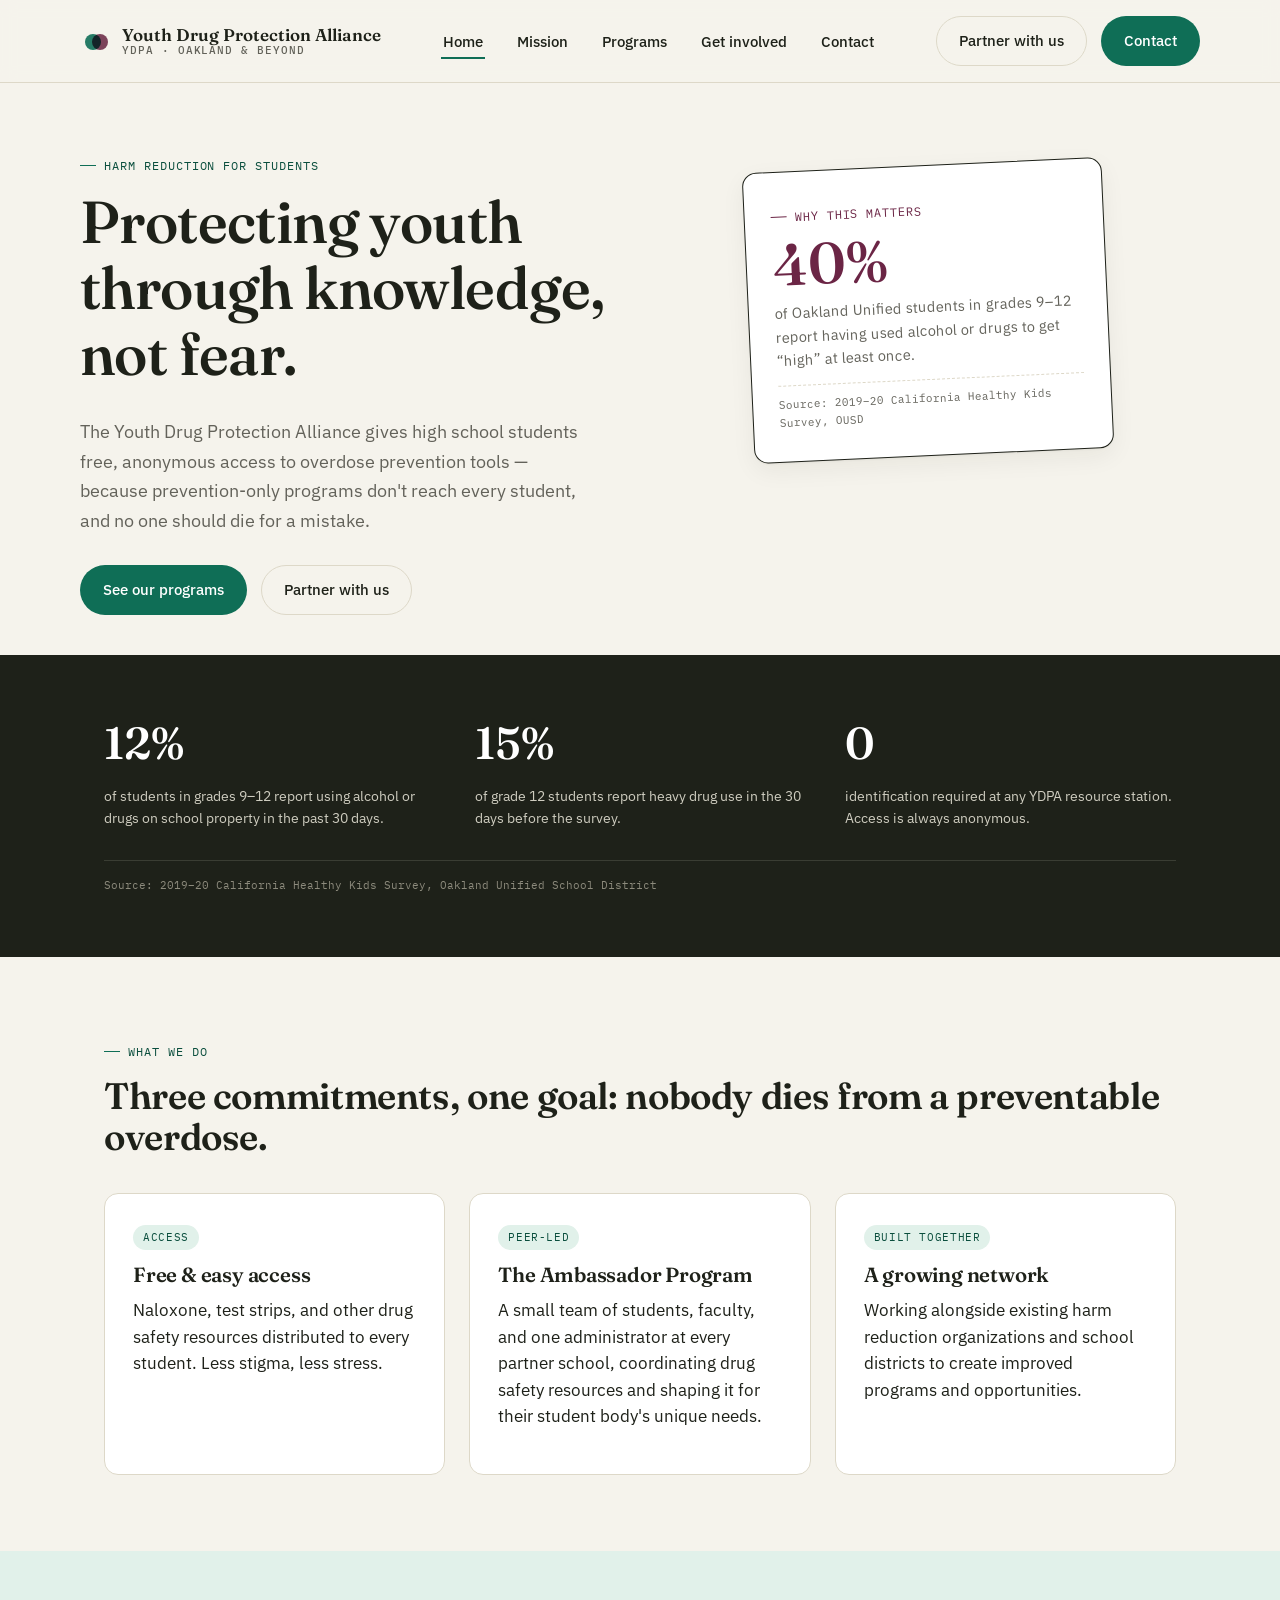
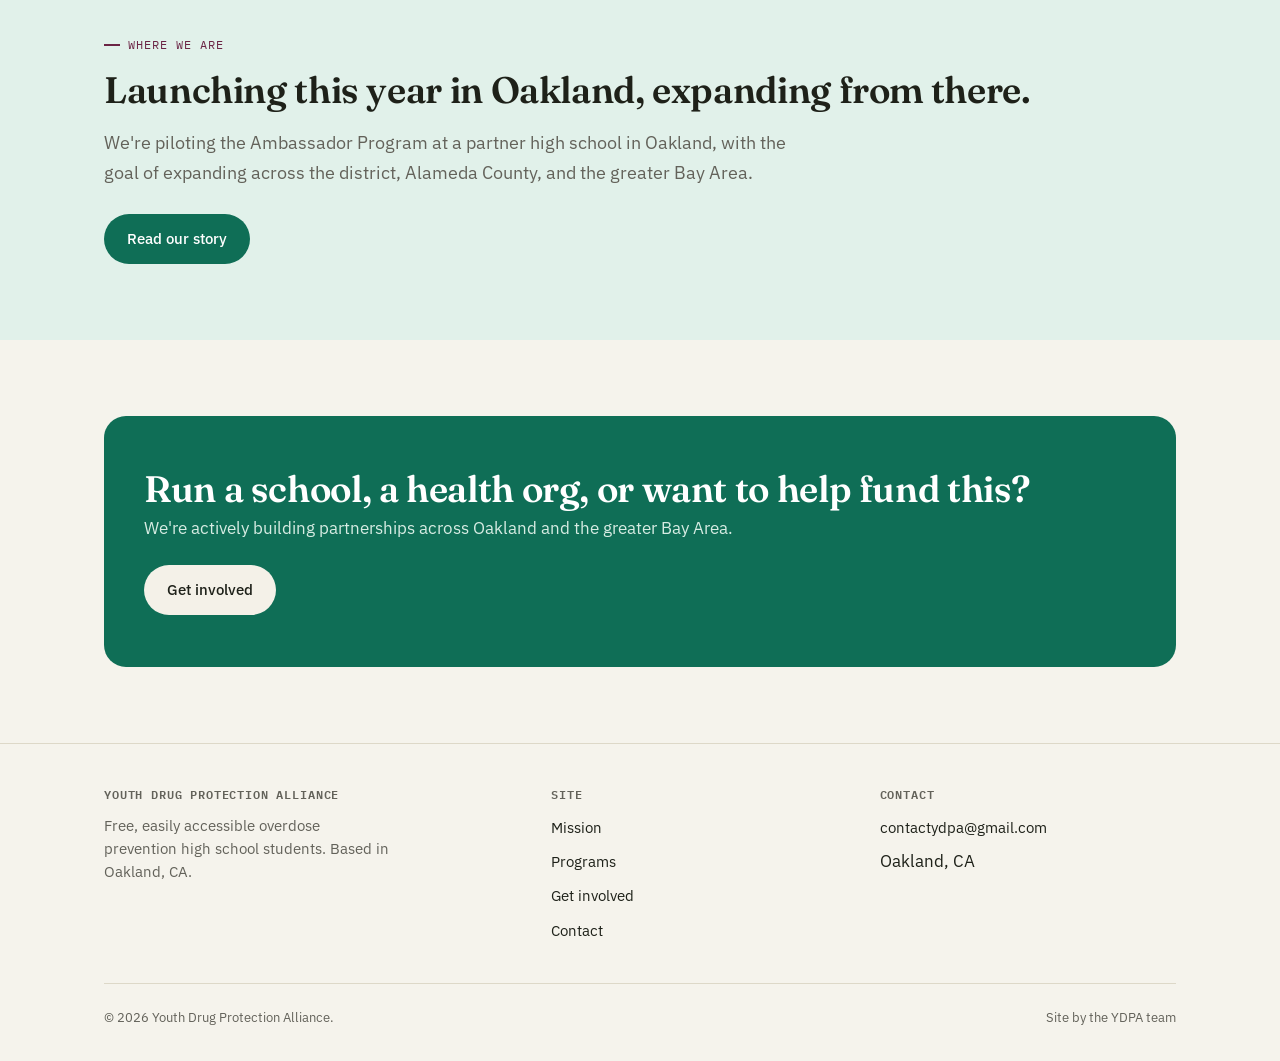
==== index.html @ 97c838d7 "Update index.html" ====
<!DOCTYPE html>
<html lang="en">
<head>
<meta charset="UTF-8">
<meta name="viewport" content="width=device-width, initial-scale=1.0">
<title>Youth Drug Protection Alliance — Free, anonymous overdose prevention for youth</title>
<meta name="description" content="Youth Drug Protection Alliance gives Bay Area students free, anonymous access to overdose prevention tools — because prevention alone doesn't reach everyone.">
<link rel="icon" href="data:image/svg+xml,%3Csvg xmlns='http://www.w3.org/2000/svg' viewBox='0 0 32 32'%3E%3Crect width='32' height='32' rx='8' fill='%230F6E56'/%3E%3Ccircle cx='13' cy='17' r='7' fill='%23ffffff' opacity='0.9'/%3E%3Ccircle cx='20' cy='17' r='7' fill='%236B2545' opacity='0.85'/%3E%3C/svg%3E">
<link rel="preconnect" href="https://fonts.googleapis.com">
<link href="https://fonts.googleapis.com/css2?family=Fraunces:opsz,wght@9..144,400;9..144,560;9..144,600&family=IBM+Plex+Sans:wght@400;500;600&family=IBM+Plex+Mono:wght@500;600&display=swap" rel="stylesheet">
<link rel="stylesheet" href="css/style.css">
</head>
<body>

<header class="site-header">
  <div class="container nav">
    <a href="index.html" class="brand">
      <svg class="brand-mark" viewBox="0 0 32 32" aria-hidden="true">
        <circle cx="13" cy="17" r="8" fill="var(--fern)" opacity="0.9"/>
        <circle cx="20" cy="17" r="8" fill="var(--berry)" opacity="0.85" style="mix-blend-mode:multiply"/>
      </svg>
      <span class="brand-name">Youth Drug Protection Alliance<small>YDPA · Oakland &amp; Beyond </small></span>
    </a>
    <button class="nav-toggle" aria-label="Toggle menu" aria-expanded="false">
      <span></span><span></span><span></span>
    </button>
    <ul class="nav-links">
      <li><a href="index.html" aria-current="page">Home</a></li>
      <li><a href="about.html">Mission</a></li>
      <li><a href="programs.html">Programs</a></li>
      <li><a href="partners.html">Get involved</a></li>
      <li><a href="contact.html">Contact</a></li>
    </ul>
    <div class="nav-cta">
      <a href="partners.html" class="btn btn-ghost">Partner with us</a>
      <a href="contact.html" class="btn btn-primary">Contact</a>
    </div>
  </div>
</header>

<main>

  <section class="hero container">
    <div class="hero-grid">
      <div class="hero-copy reveal in">
        <div class="eyebrow">Harm reduction for students</div>
        <h1>Protecting youth through knowledge, not fear.</h1>
        <p class="lede">The Youth Drug Protection Alliance gives high school students free, anonymous access to overdose prevention tools — because prevention-only programs don't reach every student, and no one should die for a mistake. </p>
        <div class="hero-actions">
          <a href="programs.html" class="btn btn-primary">See our programs</a>
          <a href="partners.html" class="btn btn-ghost">Partner with us</a>
        </div>
      </div>
      <aside class="index-card reveal in" aria-label="Key statistic">
        <div class="eyebrow berry">Why this matters</div>
        <p class="big-stat">40%</p>
        <p>of Oakland Unified students in grades 9&ndash;12 report having used alcohol or drugs to get &ldquo;high&rdquo; at least once.</p>
        <p class="source">Source: 2019&ndash;20 California Healthy Kids Survey, OUSD</p>
      </aside>
    </div>
  </section>

  <section class="stat-band">
    <div class="container">
      <div class="stat-grid">
        <div class="stat-item reveal">
          <p class="big-stat">12%</p>
          <p>of students in grades 9&ndash;12 report using alcohol or drugs on school property in the past 30 days.</p>
        </div>
        <div class="stat-item reveal">
          <p class="big-stat">15%</p>
          <p>of grade 12 students report heavy drug use in the 30 days before the survey.</p>
        </div>
        <div class="stat-item reveal">
          <p class="big-stat">0</p>
          <p>identification required at any YDPA resource station. Access is always anonymous.</p>
        </div>
      </div>
      <p class="source">Source: 2019&ndash;20 California Healthy Kids Survey, Oakland Unified School District</p>
    </div>
  </section>

  <section class="section">
    <div class="container">
      <div class="eyebrow">What we do</div>
      <h2>Three commitments, one goal: nobody dies from a preventable overdose.</h2>
      <div class="grid-3" style="margin-top:36px;">
        <div class="card reveal">
          <span class="tag">Access</span>
          <h3>Free &amp; easy access</h3>
          <p>Naloxone, test strips, and other drug safety resources distributed to every student. Less stigma, less stress.</p>
        </div>
        <div class="card reveal">
          <span class="tag">Peer-led</span>
          <h3>The Ambassador Program</h3>
          <p>A small team of students, faculty, and one administrator at every partner school, coordinating drug safety resources and shaping it for their student body's unique needs.</p>
        </div>
        <div class="card reveal">
          <span class="tag">Built together</span>
          <h3>A growing network</h3>
          <p> Working alongside existing harm reduction organizations and school districts to create improved programs and opportunities.</p>
        </div>
      </div>
    </div>
  </section>

  <section class="section tint">
    <div class="container">
      <div class="eyebrow berry">Where we are</div>
      <h2>Launching this year in Oakland, expanding from there.</h2>
      <p class="lede" style="max-width:64ch;">We're piloting the Ambassador Program at a partner high school in Oakland, with the goal of expanding across the district, Alameda County, and the greater Bay Area. </p>
      <a href="about.html" class="btn btn-primary" style="margin-top:8px;">Read our story</a>
    </div>
  </section>

  <section class="section">
    <div class="container">
      <div class="cta-band reveal">
        <div>
          <h2>Run a school, a health org, or want to help fund this?</h2>
          <p>We're actively building partnerships across Oakland and the greater Bay Area.</p>
        </div>
        <a href="partners.html" class="btn btn-on-dark">Get involved</a>
      </div>
    </div>
  </section>

</main>

<footer class="site-footer">
  <div class="container">
    <div class="footer-grid">
      <div>
        <h4>Youth Drug Protection Alliance</h4>
        <p style="color:var(--sub); font-size:14.5px; max-width:32ch;">Free, easily accessible overdose prevention high school students. Based in Oakland, CA.</p>
      </div>
      <div>
        <h4>Site</h4>
        <ul>
          <li><a href="about.html">Mission</a></li>
          <li><a href="programs.html">Programs</a></li>
          <li><a href="partners.html">Get involved</a></li>
          <li><a href="contact.html">Contact</a></li>
        </ul>
      </div>
      <div>
        <h4>Contact</h4>
        <ul>
          <li><a href="mailto:contactydpa@gmail.com">contactydpa@gmail.com</a></li>
          <li>Oakland, CA</li>
        </ul>
      </div>
    </div>
    <div class="footer-bottom">
      <span>&copy; <span id="year"></span> Youth Drug Protection Alliance.</span>
      <span>Site by the YDPA team</span>
    </div>
  </div>
</footer>

<script>document.getElementById('year').textContent = new Date().getFullYear();</script>
<script src="js/main.js"></script>
</body>
</html>
---- css/style.css ----
/* =========================================================
   Youth Drug Protection Alliance — shared stylesheet
   Tokens: see :root. Display face: Fraunces. Body: IBM Plex
   Sans. Utility/data face: IBM Plex Mono.
   ========================================================= */

:root{
  --ink:#1E2119;
  --sub:#63625A;
  --bg:#F5F3EC;
  --card:#FFFFFF;
  --line:#DDD8C8;

  --fern:#0F6E56;
  --fern-dark:#0A4E3D;
  --fern-tint:#E1F1EA;

  --berry:#6B2545;
  --berry-tint:#F4E9EE;

  --radius-sm:8px;
  --radius-md:14px;
  --radius-lg:22px;

  --container:1120px;
  --shadow: 0 1px 2px rgba(30,33,25,0.04), 0 8px 24px rgba(30,33,25,0.06);
}

*, *::before, *::after{ box-sizing:border-box; }
html{ scroll-behavior:smooth; }
@media (prefers-reduced-motion: reduce){
  html{ scroll-behavior:auto; }
  *, *::before, *::after{ animation-duration:0.01ms !important; animation-iteration-count:1 !important; transition-duration:0.01ms !important; }
}

body{
  margin:0;
  background:var(--bg);
  color:var(--ink);
  font-family:'IBM Plex Sans', system-ui, -apple-system, sans-serif;
  font-size:16.5px;
  line-height:1.6;
  -webkit-font-smoothing:antialiased;
}

img{ max-width:100%; display:block; }
a{ color:inherit; }

h1,h2,h3,h4{
  font-family:'Fraunces', Georgia, serif;
  font-weight:600;
  line-height:1.12;
  margin:0 0 0.5em;
  letter-spacing:-0.01em;
  color:var(--ink);
}
h1{ font-size:clamp(2.4rem, 5vw, 3.7rem); font-weight:560; }
h2{ font-size:clamp(1.7rem, 3vw, 2.3rem); }
h3{ font-size:1.28rem; font-weight:600; }
p{ margin:0 0 1em; color:var(--ink); }
p.lede{ font-size:1.15rem; color:var(--sub); }

.eyebrow{
  font-family:'IBM Plex Mono', monospace;
  font-size:12px;
  letter-spacing:0.08em;
  text-transform:uppercase;
  color:var(--fern-dark);
  display:inline-flex;
  align-items:center;
  gap:8px;
  margin-bottom:14px;
}
.eyebrow::before{
  content:"";
  width:16px; height:1.5px;
  background:var(--fern);
  display:inline-block;
}
.eyebrow.berry{ color:var(--berry); }
.eyebrow.berry::before{ background:var(--berry); }

.container{ max-width:var(--container); margin:0 auto; padding:0 24px; }
.section{ padding:76px 0; }
.section.tight{ padding:48px 0; }
.section.tint{ background:var(--fern-tint); }
.section.ink{ background:var(--ink); color:#F4F1E8; }
.section.ink h2, .section.ink h3{ color:#F4F1E8; }
.section.ink p{ color:#CFCDC0; }

/* ---------- Buttons ---------- */
.btn{
  display:inline-flex;
  align-items:center;
  gap:8px;
  padding:12px 22px;
  border-radius:100px;
  font-family:'IBM Plex Sans', sans-serif;
  font-weight:500;
  font-size:15px;
  text-decoration:none;
  border:1.5px solid transparent;
  cursor:pointer;
  transition:transform 0.15s ease, box-shadow 0.15s ease, background 0.15s ease, color 0.15s ease;
}
.btn:hover{ transform:translateY(-1px); }
.btn:focus-visible{ outline:2.5px solid var(--fern); outline-offset:3px; }
.btn-primary{ background:var(--fern); color:#fff; }
.btn-primary:hover{ background:var(--fern-dark); }
.btn-ghost{ background:transparent; color:var(--ink); border-color:var(--line); }
.btn-ghost:hover{ border-color:var(--ink); }
.btn-on-dark{ background:#F4F1E8; color:var(--ink); }
.btn-on-dark:hover{ background:#fff; }

/* ---------- Header / Nav ---------- */
.site-header{
  position:sticky; top:0; z-index:50;
  background:rgba(245,243,236,0.92);
  backdrop-filter:saturate(140%) blur(8px);
  border-bottom:1px solid var(--line);
}
.nav{
  display:flex; align-items:center; justify-content:space-between;
  padding:16px 0;
}
.brand{
  display:flex; align-items:center; gap:10px;
  text-decoration:none; color:var(--ink);
}
.brand-mark{ width:32px; height:32px; flex:0 0 auto; }
.brand-name{
  font-family:'Fraunces', serif; font-weight:600; font-size:17px; line-height:1.05;
}
.brand-name small{
  display:block; font-family:'IBM Plex Mono', monospace; font-weight:500;
  font-size:10.5px; letter-spacing:0.09em; color:var(--sub); text-transform:uppercase; margin-top:2px;
}
.nav-links{ display:flex; align-items:center; gap:30px; list-style:none; margin:0; padding:0; }
.nav-links a{
  text-decoration:none; font-size:15px; font-weight:500; color:var(--ink);
  padding:6px 2px; border-bottom:2px solid transparent;
}
.nav-links a:hover, .nav-links a[aria-current="page"]{ border-bottom-color:var(--fern); }
.nav-cta{ display:flex; align-items:center; gap:14px; }
.nav-toggle{
  display:none; background:none; border:1.5px solid var(--line); border-radius:8px;
  width:40px; height:40px; cursor:pointer; padding:0;
}
.nav-toggle span{ display:block; width:18px; height:1.5px; background:var(--ink); margin:4px auto; transition:transform .2s ease, opacity .2s ease; }

@media (max-width: 860px){
  .nav-links{
    position:absolute; top:100%; left:0; right:0;
    background:var(--bg); border-bottom:1px solid var(--line);
    flex-direction:column; align-items:flex-start; gap:0; padding:8px 24px 18px;
    display:none;
  }
  .nav-links.open{ display:flex; }
  .nav-links li{ width:100%; }
  .nav-links a{ display:block; padding:12px 0; border-bottom:1px solid var(--line); }
  .nav-toggle{ display:block; }
  .nav-cta .btn-ghost{ display:none; }
}

/* ---------- Hero ---------- */
.hero{ padding:64px 0 40px; }
.hero-grid{
  display:grid; grid-template-columns:1.15fr 0.85fr; gap:56px; align-items:start;
}
.hero-copy p.lede{ max-width:46ch; }
.hero-actions{ display:flex; gap:14px; margin-top:30px; flex-wrap:wrap; }

/* Signature element: the index card */
.index-card{
  background:var(--card);
  border:1.5px solid var(--ink);
  border-radius:var(--radius-md);
  padding:26px 26px 24px;
  box-shadow:var(--shadow);
  transform:rotate(-2.6deg);
  margin-top:18px;
  max-width:360px;
}
.index-card .eyebrow{ margin-bottom:10px; }
.index-card .big-stat{
  font-family:'Fraunces', serif; font-weight:560; font-size:3.6rem; line-height:1;
  color:var(--berry); margin:0 0 8px;
}
.index-card p{ font-size:14.5px; color:var(--sub); margin:0 0 6px; }
.index-card .source{
  font-family:'IBM Plex Mono', monospace; font-size:11px; color:var(--sub);
  border-top:1px dashed var(--line); margin-top:14px; padding-top:10px;
}
@media (max-width:860px){
  .hero-grid{ grid-template-columns:1fr; }
  .index-card{ transform:rotate(0); max-width:420px; }
}

/* ---------- Stat band ---------- */
.stat-band{
  background:var(--ink); color:#F4F1E8;
  padding:52px 0;
}
.stat-grid{
  display:grid; grid-template-columns:repeat(3, 1fr); gap:40px;
}
.stat-item .big-stat{
  font-family:'Fraunces', serif; font-size:2.8rem; font-weight:560; color:#fff; margin:0 0 6px;
}
.stat-item p{ color:#CFCDC0; font-size:14px; margin:0; }
.stat-band .source{
  font-family:'IBM Plex Mono', monospace; font-size:11px; color:#8C8A7C;
  margin-top:30px; padding-top:16px; border-top:1px solid #3A3D33;
}
@media (max-width:760px){ .stat-grid{ grid-template-columns:1fr; gap:28px; } }

/* ---------- Cards / grids ---------- */
.grid-3{ display:grid; grid-template-columns:repeat(3, 1fr); gap:24px; }
.grid-2{ display:grid; grid-template-columns:repeat(2, 1fr); gap:24px; }
@media (max-width:860px){ .grid-3, .grid-2{ grid-template-columns:1fr; } }

.card{
  background:var(--card); border:1px solid var(--line); border-radius:var(--radius-md);
  padding:28px; transition:transform .18s ease, box-shadow .18s ease;
}
.card:hover{ transform:translateY(-3px); box-shadow:var(--shadow); }
.tag{
  display:inline-block; font-family:'IBM Plex Mono', monospace; font-size:10.5px;
  letter-spacing:0.06em; text-transform:uppercase; color:var(--fern-dark);
  background:var(--fern-tint); border-radius:100px; padding:4px 10px; margin-bottom:14px;
}
.tag.dev{ color:var(--berry); background:var(--berry-tint); }
.card ul{ padding-left:20px; margin:0; color:var(--sub); }
.card li{ margin-bottom:6px; }

/* ---------- Reveal (kept as a hook, not used to hide content) ---------- */
.reveal{ opacity:1; }

/* ---------- CTA band ---------- */
.cta-band{
  background:var(--fern); color:#fff; border-radius:var(--radius-lg);
  padding:52px 40px; display:flex; align-items:center; justify-content:space-between; gap:24px; flex-wrap:wrap;
}
.cta-band h2{ color:#fff; margin-bottom:6px; }
.cta-band p{ color:#D7ECE3; margin:0; }

/* ---------- Footer ---------- */
.site-footer{ border-top:1px solid var(--line); padding:44px 0 32px; }
.footer-grid{ display:grid; grid-template-columns:1.4fr 1fr 1fr; gap:32px; margin-bottom:32px; }
.footer-grid h4{ font-family:'IBM Plex Mono', monospace; font-size:12px; letter-spacing:0.07em; text-transform:uppercase; color:var(--sub); margin-bottom:12px; }
.footer-grid ul{ list-style:none; margin:0; padding:0; }
.footer-grid li{ margin-bottom:8px; }
.footer-grid a{ text-decoration:none; color:var(--ink); font-size:14.5px; }
.footer-grid a:hover{ color:var(--fern-dark); }
.footer-bottom{
  display:flex; justify-content:space-between; align-items:center; flex-wrap:wrap; gap:10px;
  padding-top:24px; border-top:1px solid var(--line);
  font-size:13px; color:var(--sub);
}
@media (max-width:760px){ .footer-grid{ grid-template-columns:1fr; } }

/* ---------- Page header (non-home pages) ---------- */
.page-header{ padding:56px 0 20px; }
.page-header .eyebrow{ margin-bottom:16px; }
.page-header p.lede{ max-width:60ch; }

/* ---------- Misc ---------- */
.divider{ height:1px; background:var(--line); border:none; margin:0; }
.status-pill{
  display:inline-flex; align-items:center; gap:8px;
  font-family:'IBM Plex Mono', monospace; font-size:12px; color:var(--fern-dark);
  background:var(--fern-tint); border-radius:100px; padding:6px 14px; margin-bottom:20px;
}
.status-pill .dot{ width:7px; height:7px; border-radius:50%; background:var(--fern); }

.founder-note{
  display:grid; grid-template-columns:auto 1fr; gap:22px; align-items:flex-start;
  background:var(--card); border:1px solid var(--line); border-radius:var(--radius-md); padding:28px;
}
.founder-note .avatar{
  width:56px; height:56px; border-radius:50%; background:var(--berry-tint);
  display:flex; align-items:center; justify-content:center;
  font-family:'Fraunces', serif; font-weight:600; color:var(--berry); font-size:20px;
}
@media (max-width:560px){ .founder-note{ grid-template-columns:1fr; } }

.contact-grid{ display:grid; grid-template-columns:1fr 1fr; gap:48px; align-items:start; }
@media (max-width:860px){ .contact-grid{ grid-template-columns:1fr; } }
.contact-line{ display:flex; align-items:baseline; gap:12px; padding:16px 0; border-bottom:1px solid var(--line); }
.contact-line .label{ font-family:'IBM Plex Mono', monospace; font-size:12px; color:var(--sub); width:110px; flex:0 0 auto; text-transform:uppercase; letter-spacing:0.06em; }
.contact-line a{ text-decoration:none; font-weight:500; }
.contact-line a:hover{ color:var(--fern-dark); }
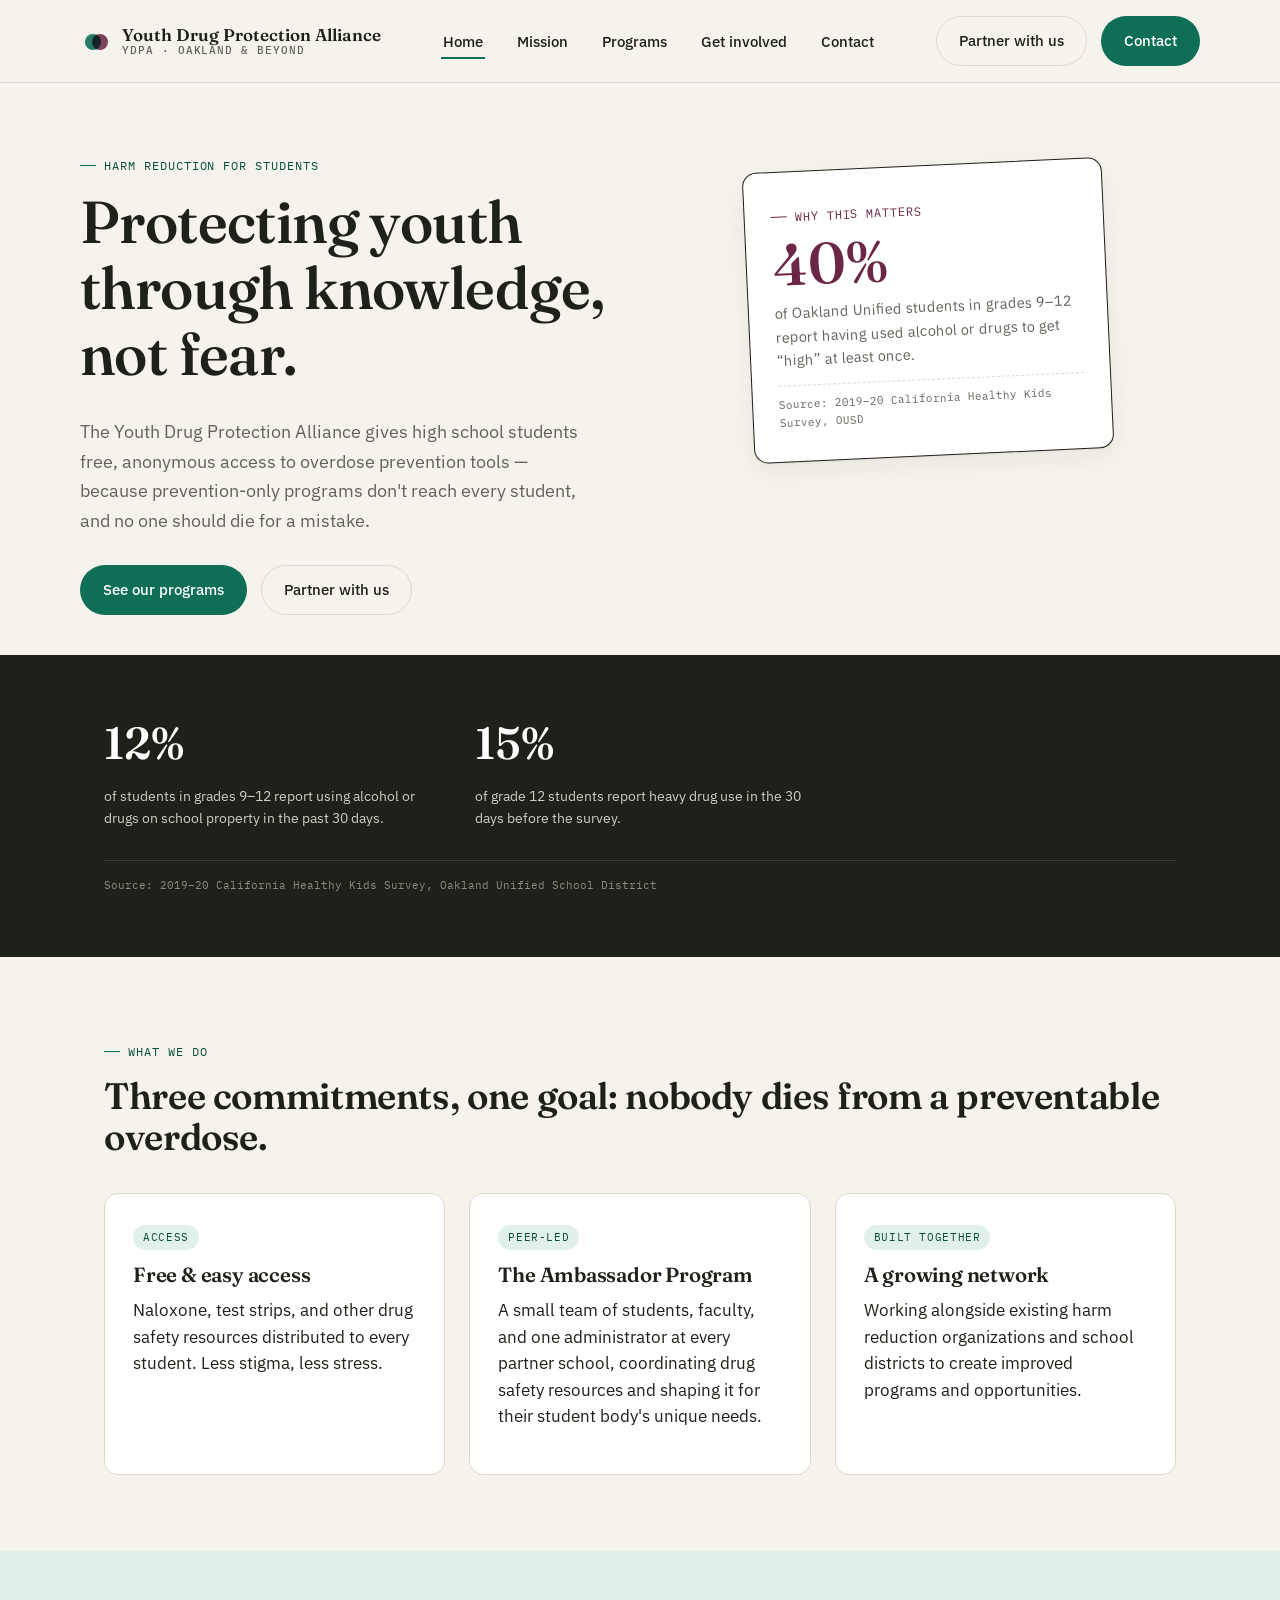
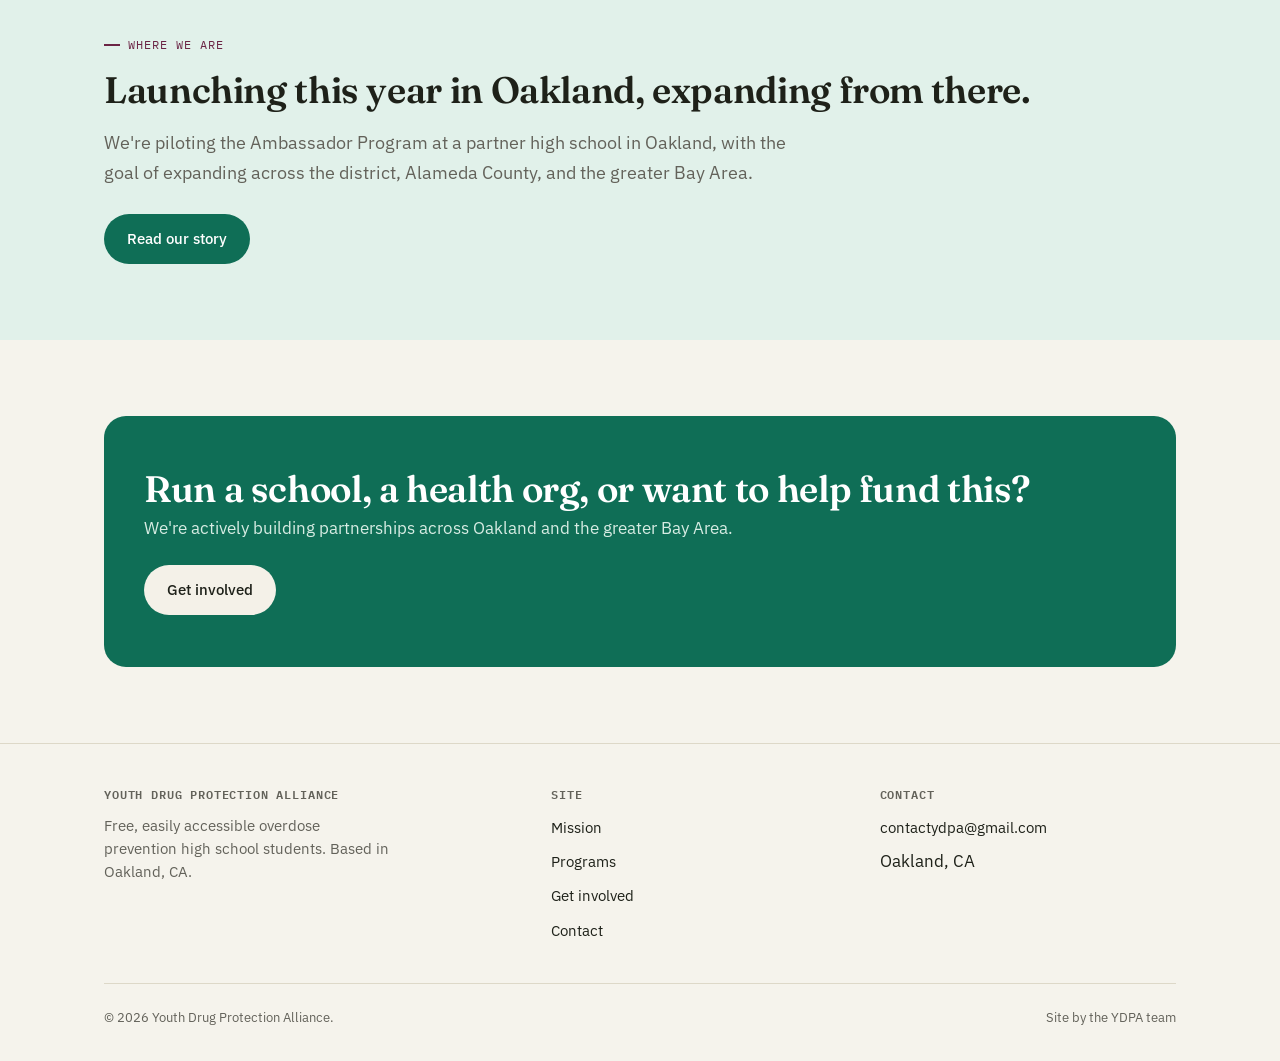
==== commit 4436452b: "Update index.html" ====
--- a/index.html
+++ b/index.html
@@ -70,10 +70,6 @@
         <div class="stat-item reveal">
           <p class="big-stat">15%</p>
           <p>of grade 12 students report heavy drug use in the 30 days before the survey.</p>
-        </div>
-        <div class="stat-item reveal">
-          <p class="big-stat">0</p>
-          <p>identification required at any YDPA resource station. Access is always anonymous.</p>
         </div>
       </div>
       <p class="source">Source: 2019&ndash;20 California Healthy Kids Survey, Oakland Unified School District</p>
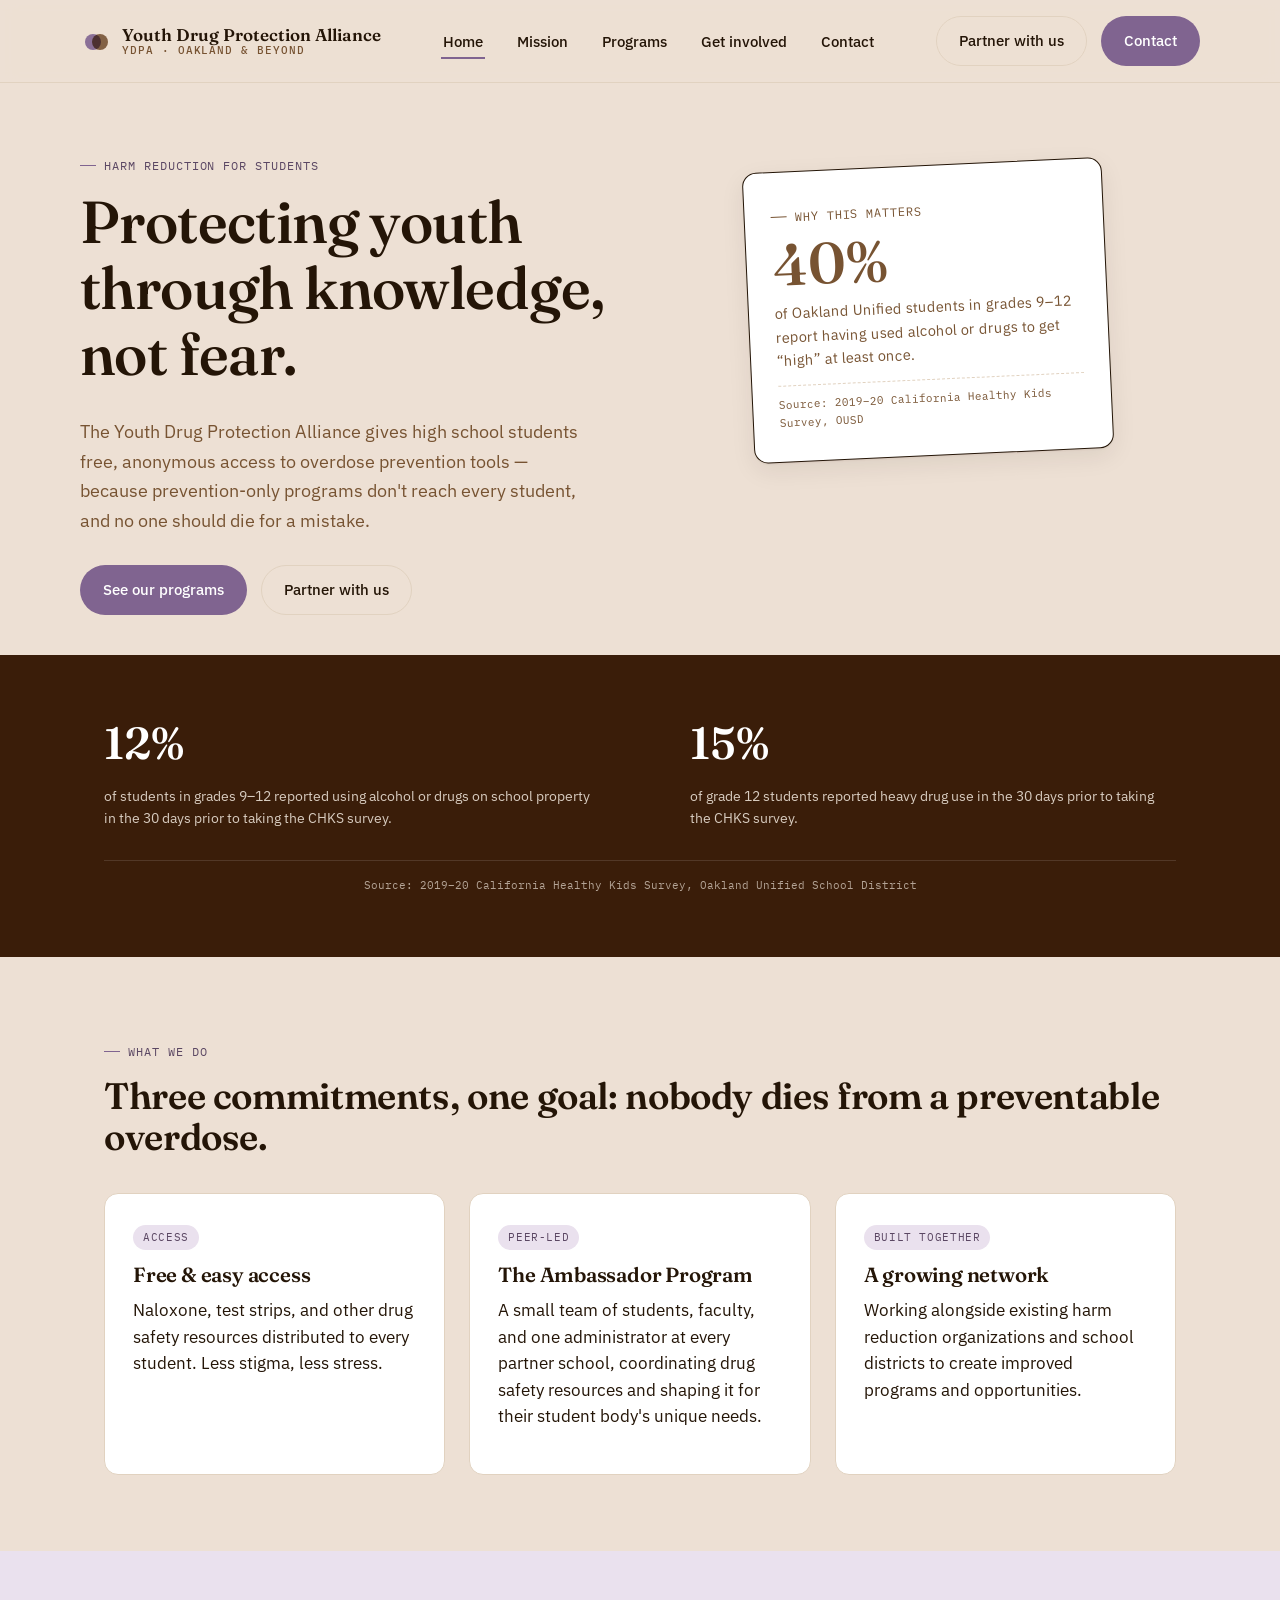
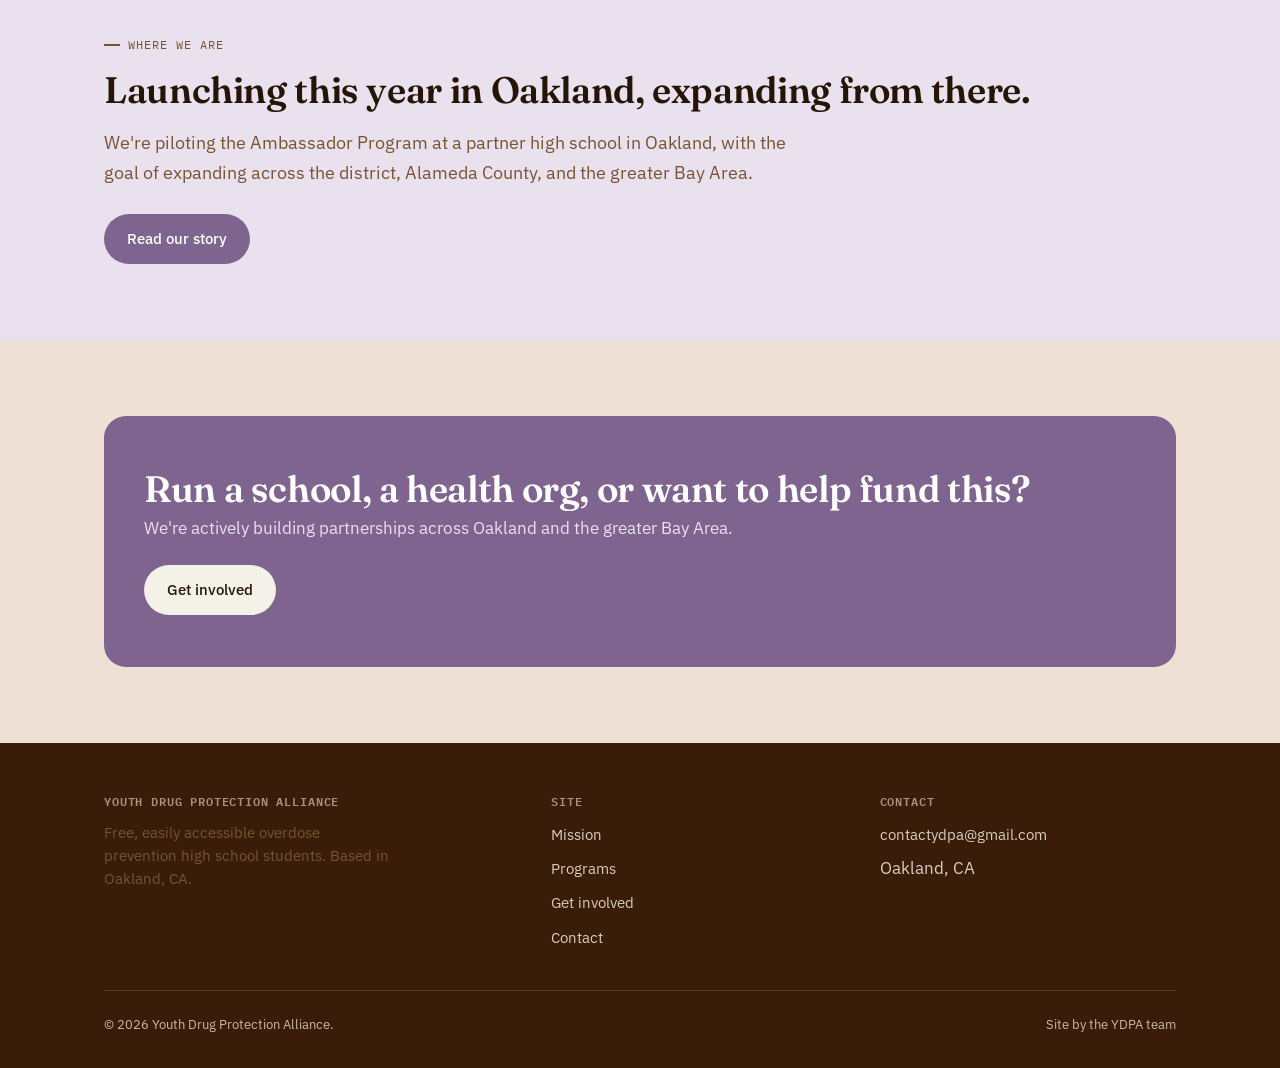
==== commit 020b7ee9: "Update index.html" ====
--- a/index.html
+++ b/index.html
@@ -65,11 +65,11 @@
       <div class="stat-grid">
         <div class="stat-item reveal">
           <p class="big-stat">12%</p>
-          <p>of students in grades 9&ndash;12 report using alcohol or drugs on school property in the past 30 days.</p>
+          <p>of students in grades 9&ndash;12 reported using alcohol or drugs on school property in the 30 days prior to taking the CHKS survey.</p>
         </div>
         <div class="stat-item reveal">
           <p class="big-stat">15%</p>
-          <p>of grade 12 students report heavy drug use in the 30 days before the survey.</p>
+          <p>of grade 12 students reported heavy drug use in the 30 days prior to taking the CHKS survey.</p>
         </div>
       </div>
       <p class="source">Source: 2019&ndash;20 California Healthy Kids Survey, Oakland Unified School District</p>
--- a/css/style.css
+++ b/css/style.css
@@ -2,28 +2,35 @@
    Youth Drug Protection Alliance — shared stylesheet
    Tokens: see :root. Display face: Fraunces. Body: IBM Plex
    Sans. Utility/data face: IBM Plex Mono.
+
+   Palette: sand / purple / deep purple (new) / rust / footer brown
    ========================================================= */
 
 :root{
-  --ink:#1E2119;
-  --sub:#63625A;
-  --bg:#F5F3EC;
+  --ink:#241507;
+  --sub:#775332;
+  --bg:#EDE0D4;
   --card:#FFFFFF;
-  --line:#DDD8C8;
-
-  --fern:#0F6E56;
-  --fern-dark:#0A4E3D;
-  --fern-tint:#E1F1EA;
-
-  --berry:#6B2545;
-  --berry-tint:#F4E9EE;
+  --line:#E1D2C0;
+
+  --fern:#806490;
+  --fern-dark:#5B4763;
+  --fern-tint:#EAE1EE;
+
+  --berry:#775332;
+  --berry-tint:#F1E6DA;
+
+  --footer-bg:#3A1D09;
+  --footer-tan:#C9B8A8;
+  --footer-label:#A9927E;
+  --footer-link:#D9CCC0;
 
   --radius-sm:8px;
   --radius-md:14px;
   --radius-lg:22px;
 
   --container:1120px;
-  --shadow: 0 1px 2px rgba(30,33,25,0.04), 0 8px 24px rgba(30,33,25,0.06);
+  --shadow: 0 1px 2px rgba(36,21,7,0.05), 0 8px 24px rgba(36,21,7,0.08);
 }
 
 *, *::before, *::after{ box-sizing:border-box; }
@@ -84,9 +91,9 @@
 .section{ padding:76px 0; }
 .section.tight{ padding:48px 0; }
 .section.tint{ background:var(--fern-tint); }
-.section.ink{ background:var(--ink); color:#F4F1E8; }
+.section.ink{ background:var(--footer-bg); color:#F4F1E8; }
 .section.ink h2, .section.ink h3{ color:#F4F1E8; }
-.section.ink p{ color:#CFCDC0; }
+.section.ink p{ color:#CFC3B8; }
 
 /* ---------- Buttons ---------- */
 .btn{
@@ -115,7 +122,7 @@
 /* ---------- Header / Nav ---------- */
 .site-header{
   position:sticky; top:0; z-index:50;
-  background:rgba(245,243,236,0.92);
+  background:rgba(237,224,212,0.92);
   backdrop-filter:saturate(140%) blur(8px);
   border-bottom:1px solid var(--line);
 }
@@ -198,21 +205,25 @@
 
 /* ---------- Stat band ---------- */
 .stat-band{
-  background:var(--ink); color:#F4F1E8;
+  background:var(--footer-bg); color:#F4F1E8;
   padding:52px 0;
 }
 .stat-grid{
-  display:grid; grid-template-columns:repeat(3, 1fr); gap:40px;
+  display:grid; grid-template-columns:repeat(2, 1fr); gap:100px;
+}
+.stat-grid.two-col{
+  grid-template-columns:repeat(1, 1fr); max-width:620px; margin:0 auto; gap:64px;
 }
 .stat-item .big-stat{
   font-family:'Fraunces', serif; font-size:2.8rem; font-weight:560; color:#fff; margin:0 0 6px;
 }
-.stat-item p{ color:#CFCDC0; font-size:14px; margin:0; }
+.stat-item p{ color:#D8CCC0; font-size:14px; margin:0; }
 .stat-band .source{
-  font-family:'IBM Plex Mono', monospace; font-size:11px; color:#8C8A7C;
-  margin-top:30px; padding-top:16px; border-top:1px solid #3A3D33;
-}
-@media (max-width:760px){ .stat-grid{ grid-template-columns:1fr; gap:28px; } }
+  font-family:'IBM Plex Mono', monospace; font-size:11px; color:#B3A395;
+  margin-top:30px; padding-top:16px; border-top:1px solid rgba(255,255,255,0.12);
+  text-align:center;
+}
+@media (max-width:760px){ .stat-grid, .stat-grid.two-col{ grid-template-columns:1fr; gap:28px; } }
 
 /* ---------- Cards / grids ---------- */
 .grid-3{ display:grid; grid-template-columns:repeat(3, 1fr); gap:24px; }
@@ -242,20 +253,20 @@
   padding:52px 40px; display:flex; align-items:center; justify-content:space-between; gap:24px; flex-wrap:wrap;
 }
 .cta-band h2{ color:#fff; margin-bottom:6px; }
-.cta-band p{ color:#D7ECE3; margin:0; }
+.cta-band p{ color:#EAE0EE; margin:0; }
 
 /* ---------- Footer ---------- */
-.site-footer{ border-top:1px solid var(--line); padding:44px 0 32px; }
+.site-footer{ background:var(--footer-bg); padding:52px 0 32px; }
 .footer-grid{ display:grid; grid-template-columns:1.4fr 1fr 1fr; gap:32px; margin-bottom:32px; }
-.footer-grid h4{ font-family:'IBM Plex Mono', monospace; font-size:12px; letter-spacing:0.07em; text-transform:uppercase; color:var(--sub); margin-bottom:12px; }
-.footer-grid ul{ list-style:none; margin:0; padding:0; }
+.footer-grid h4{ font-family:'IBM Plex Mono', monospace; font-size:12px; letter-spacing:0.07em; text-transform:uppercase; color:var(--footer-label); margin-bottom:12px; }
+.footer-grid ul{ list-style:none; margin:0; padding:0; color:var(--footer-link); }
 .footer-grid li{ margin-bottom:8px; }
-.footer-grid a{ text-decoration:none; color:var(--ink); font-size:14.5px; }
-.footer-grid a:hover{ color:var(--fern-dark); }
+.footer-grid a{ text-decoration:none; color:var(--footer-link); font-size:14.5px; }
+.footer-grid a:hover{ color:#fff; }
 .footer-bottom{
   display:flex; justify-content:space-between; align-items:center; flex-wrap:wrap; gap:10px;
-  padding-top:24px; border-top:1px solid var(--line);
-  font-size:13px; color:var(--sub);
+  padding-top:24px; border-top:1px solid rgba(255,255,255,0.14);
+  font-size:13px; color:var(--footer-tan);
 }
 @media (max-width:760px){ .footer-grid{ grid-template-columns:1fr; } }
 
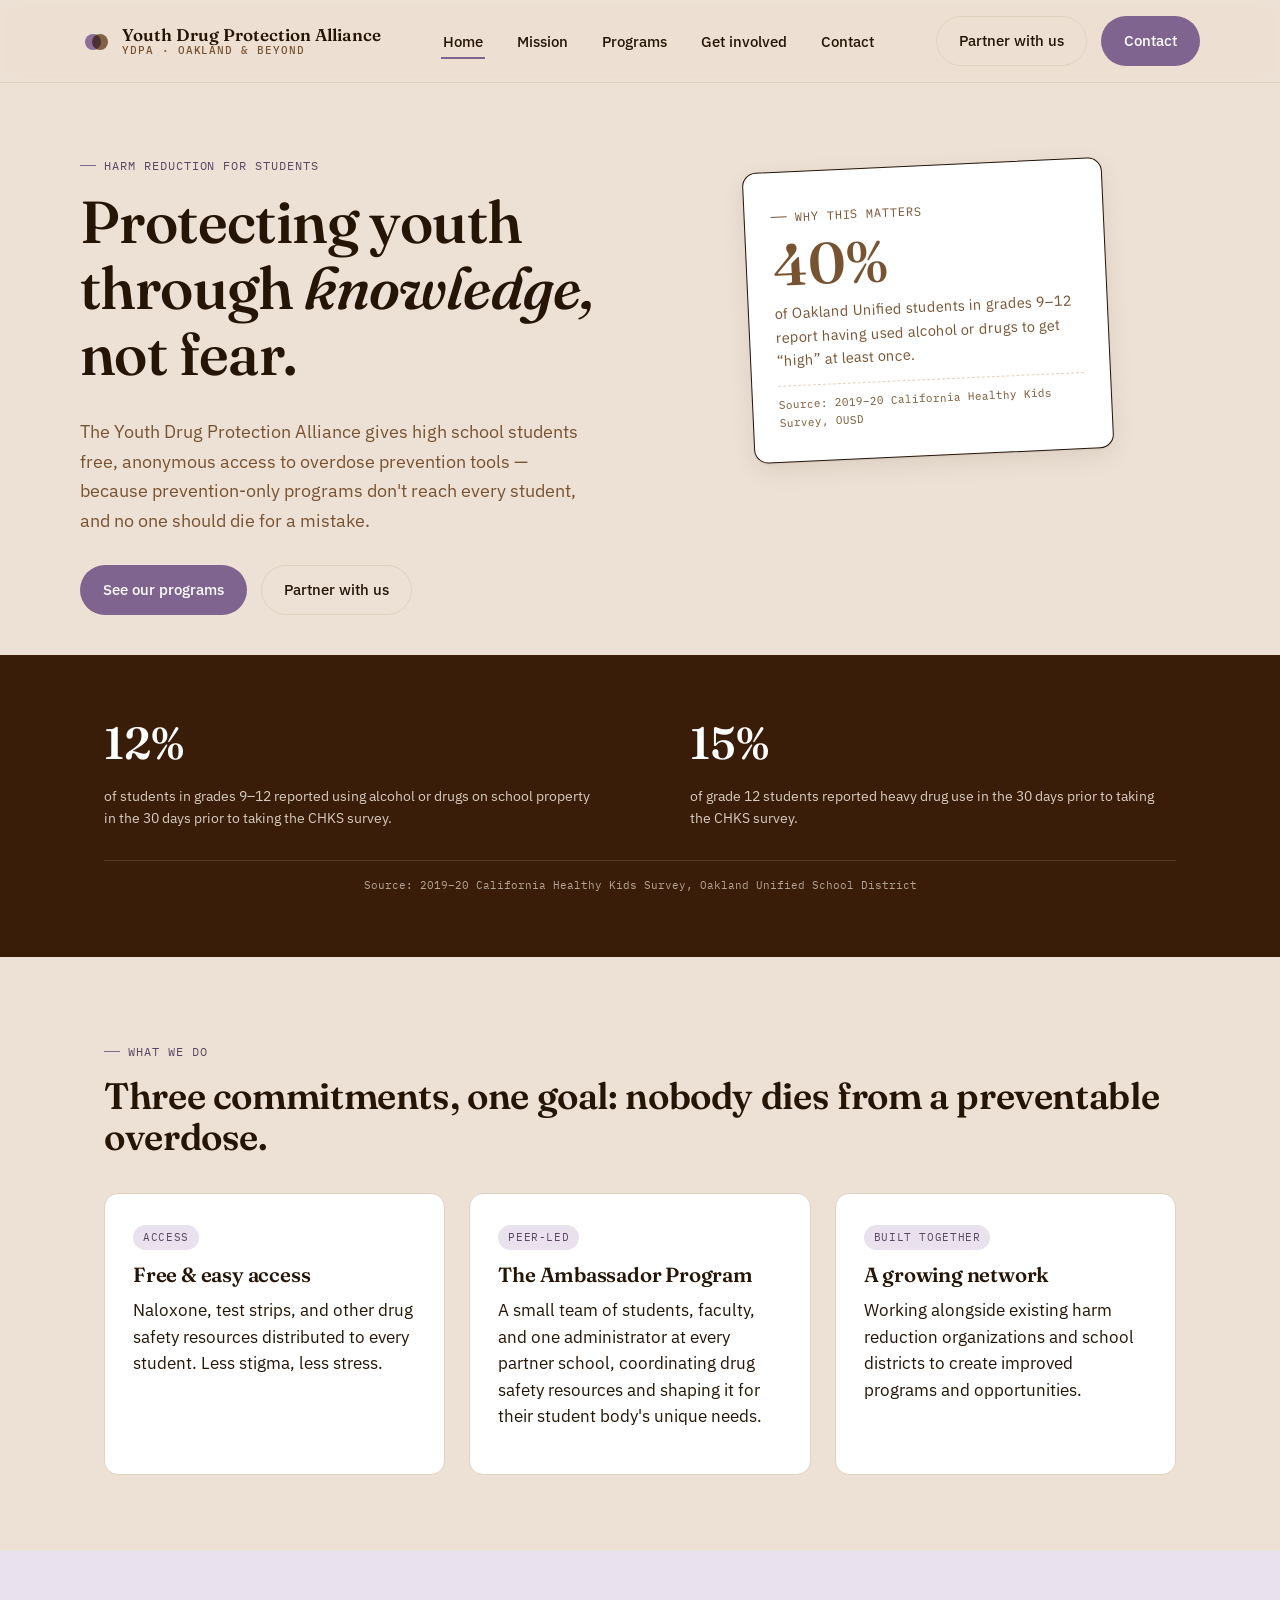
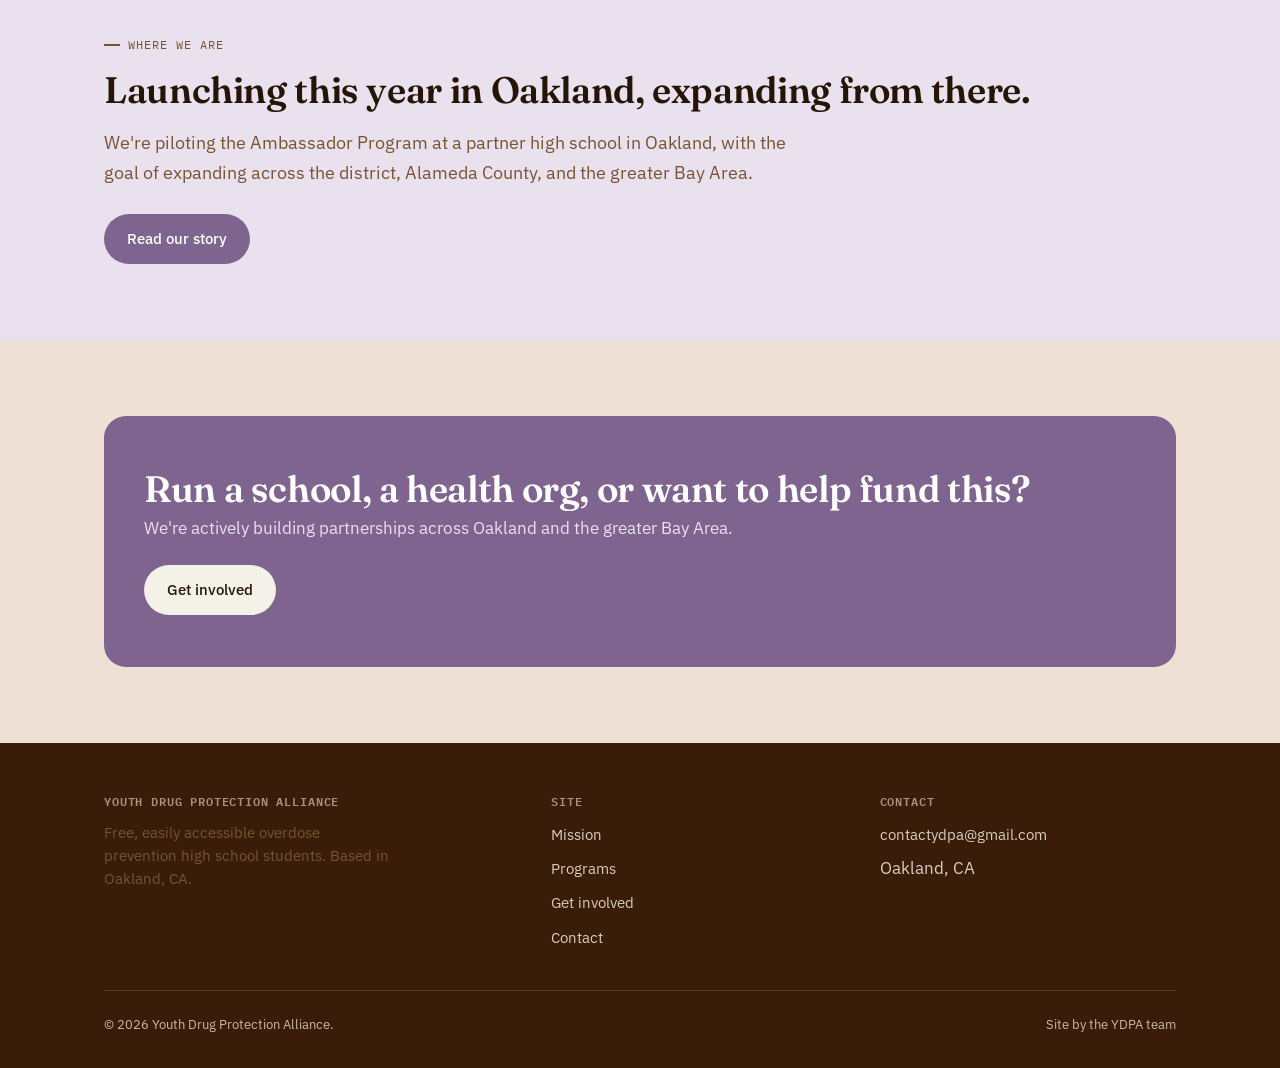
==== commit a11aaca0: "Update index.html" ====
--- a/index.html
+++ b/index.html
@@ -44,7 +44,7 @@
     <div class="hero-grid">
       <div class="hero-copy reveal in">
         <div class="eyebrow">Harm reduction for students</div>
-        <h1>Protecting youth through knowledge, not fear.</h1>
+        <h1>Protecting youth through <i>knowledge,</i>  not fear.</h1>
         <p class="lede">The Youth Drug Protection Alliance gives high school students free, anonymous access to overdose prevention tools — because prevention-only programs don't reach every student, and no one should die for a mistake. </p>
         <div class="hero-actions">
           <a href="programs.html" class="btn btn-primary">See our programs</a>
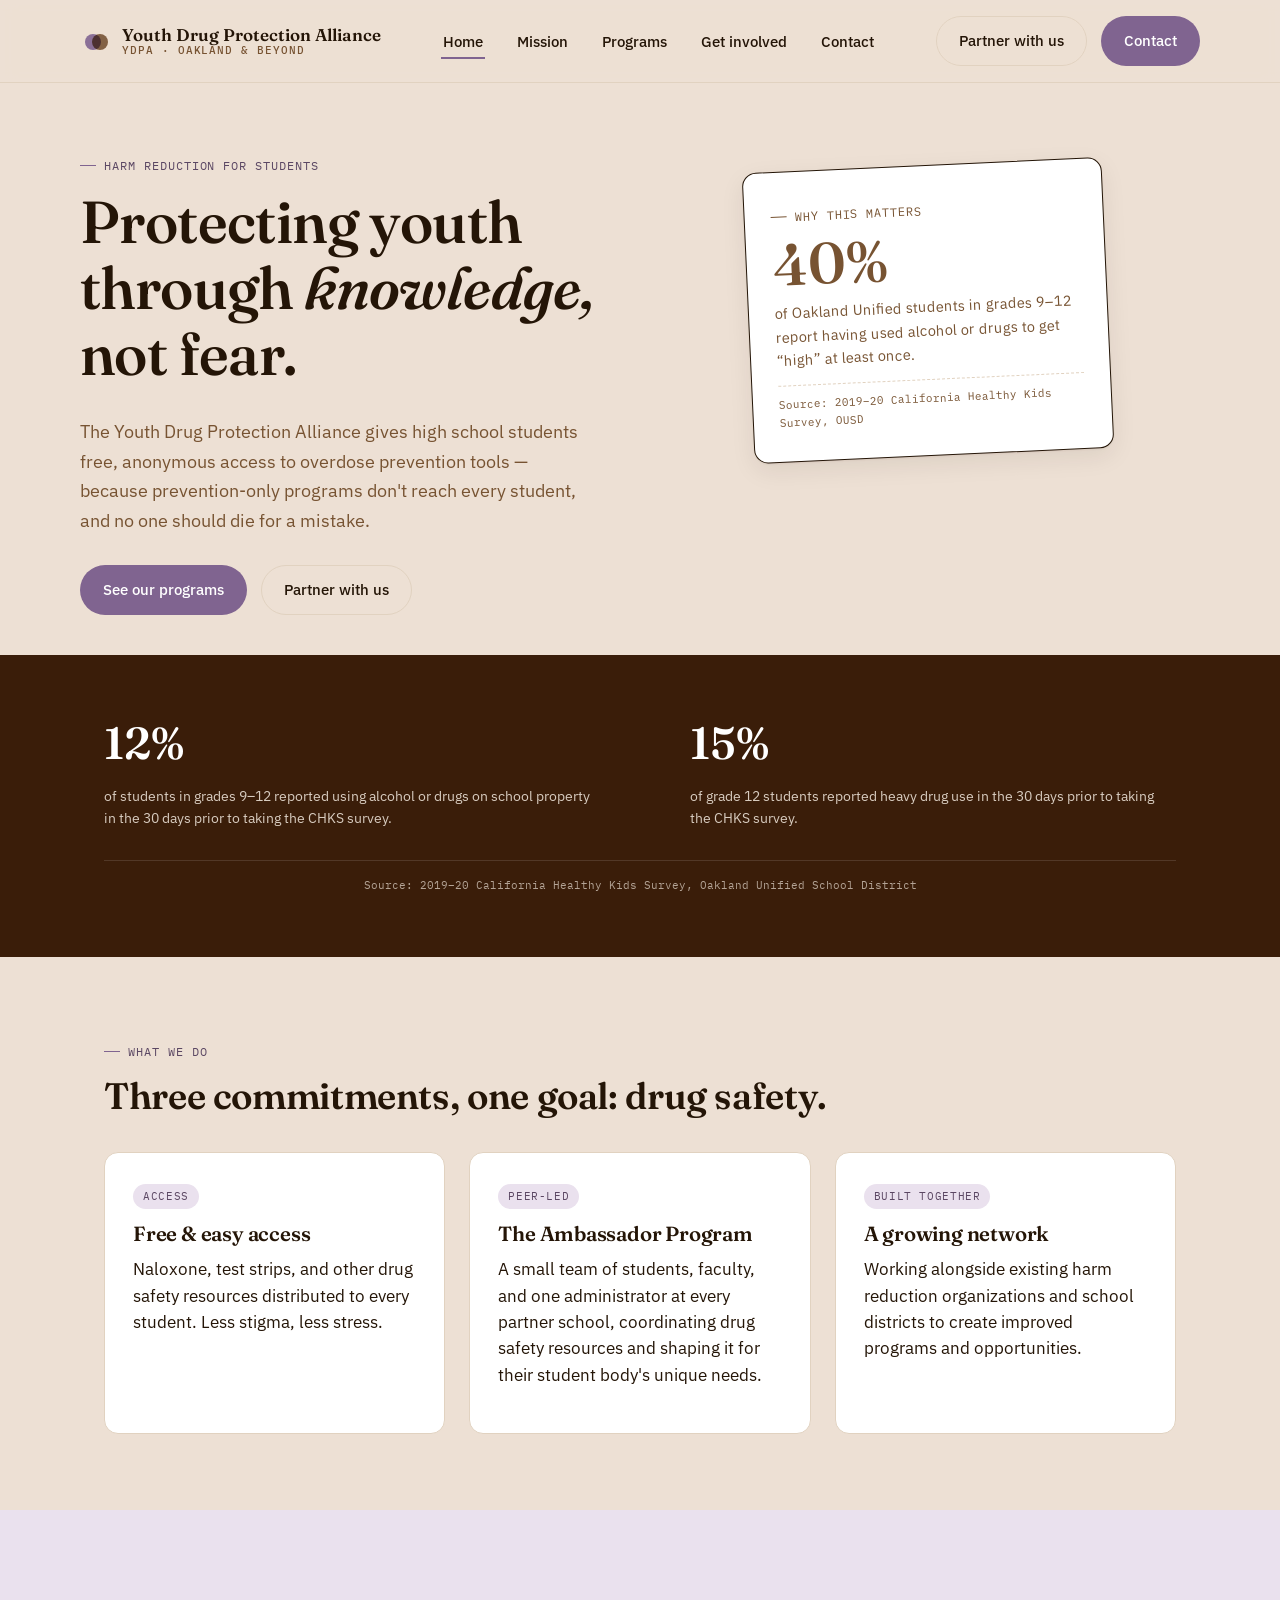
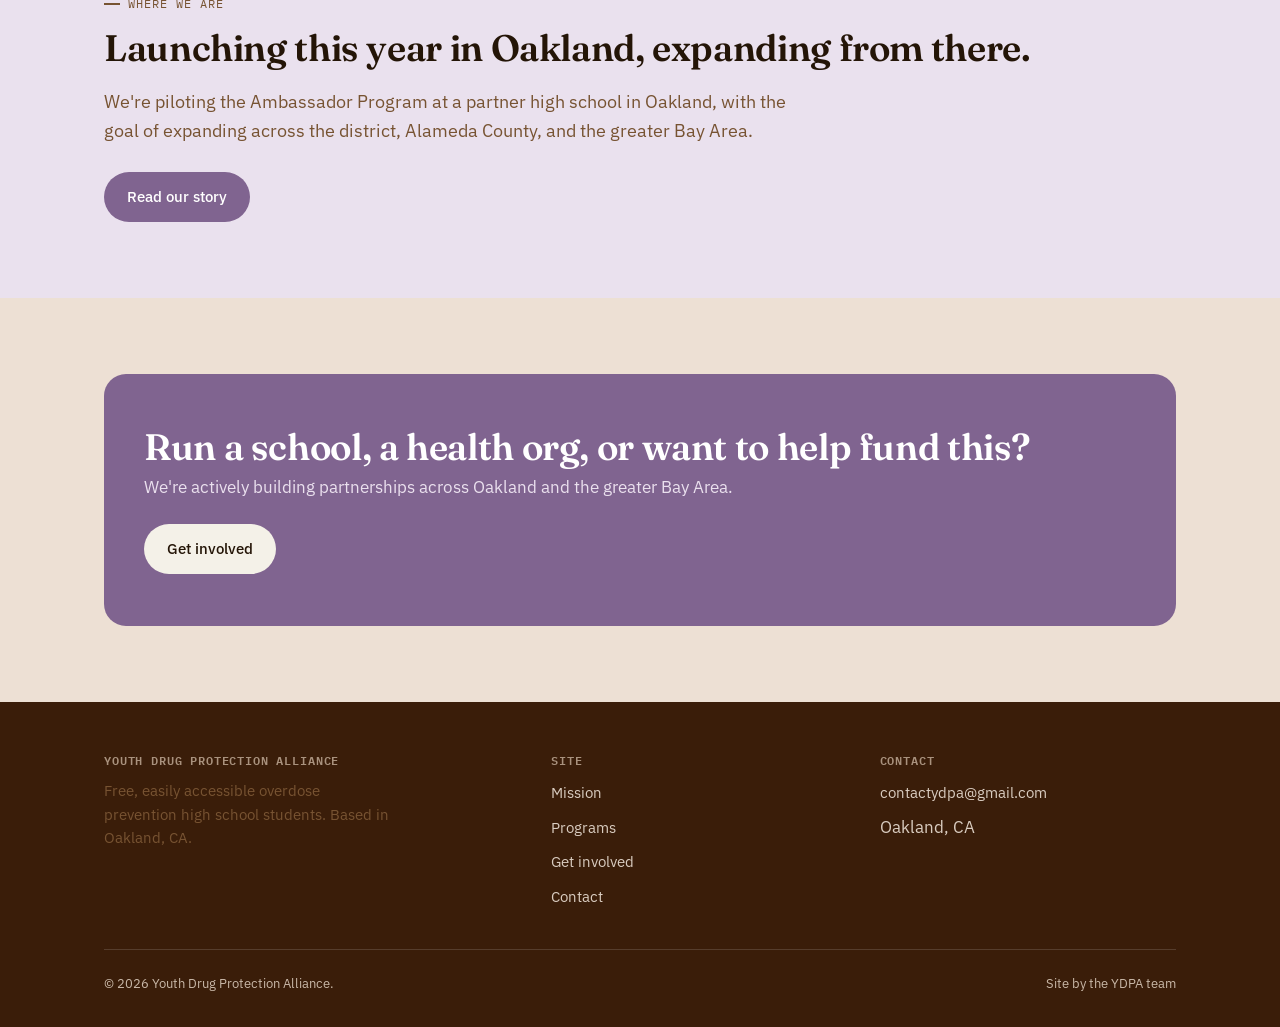
==== commit e8912faa: "Update index.html" ====
--- a/index.html
+++ b/index.html
@@ -79,7 +79,7 @@
   <section class="section">
     <div class="container">
       <div class="eyebrow">What we do</div>
-      <h2>Three commitments, one goal: nobody dies from a preventable overdose.</h2>
+      <h2>Three commitments, one goal: drug safety.</h2>
       <div class="grid-3" style="margin-top:36px;">
         <div class="card reveal">
           <span class="tag">Access</span>
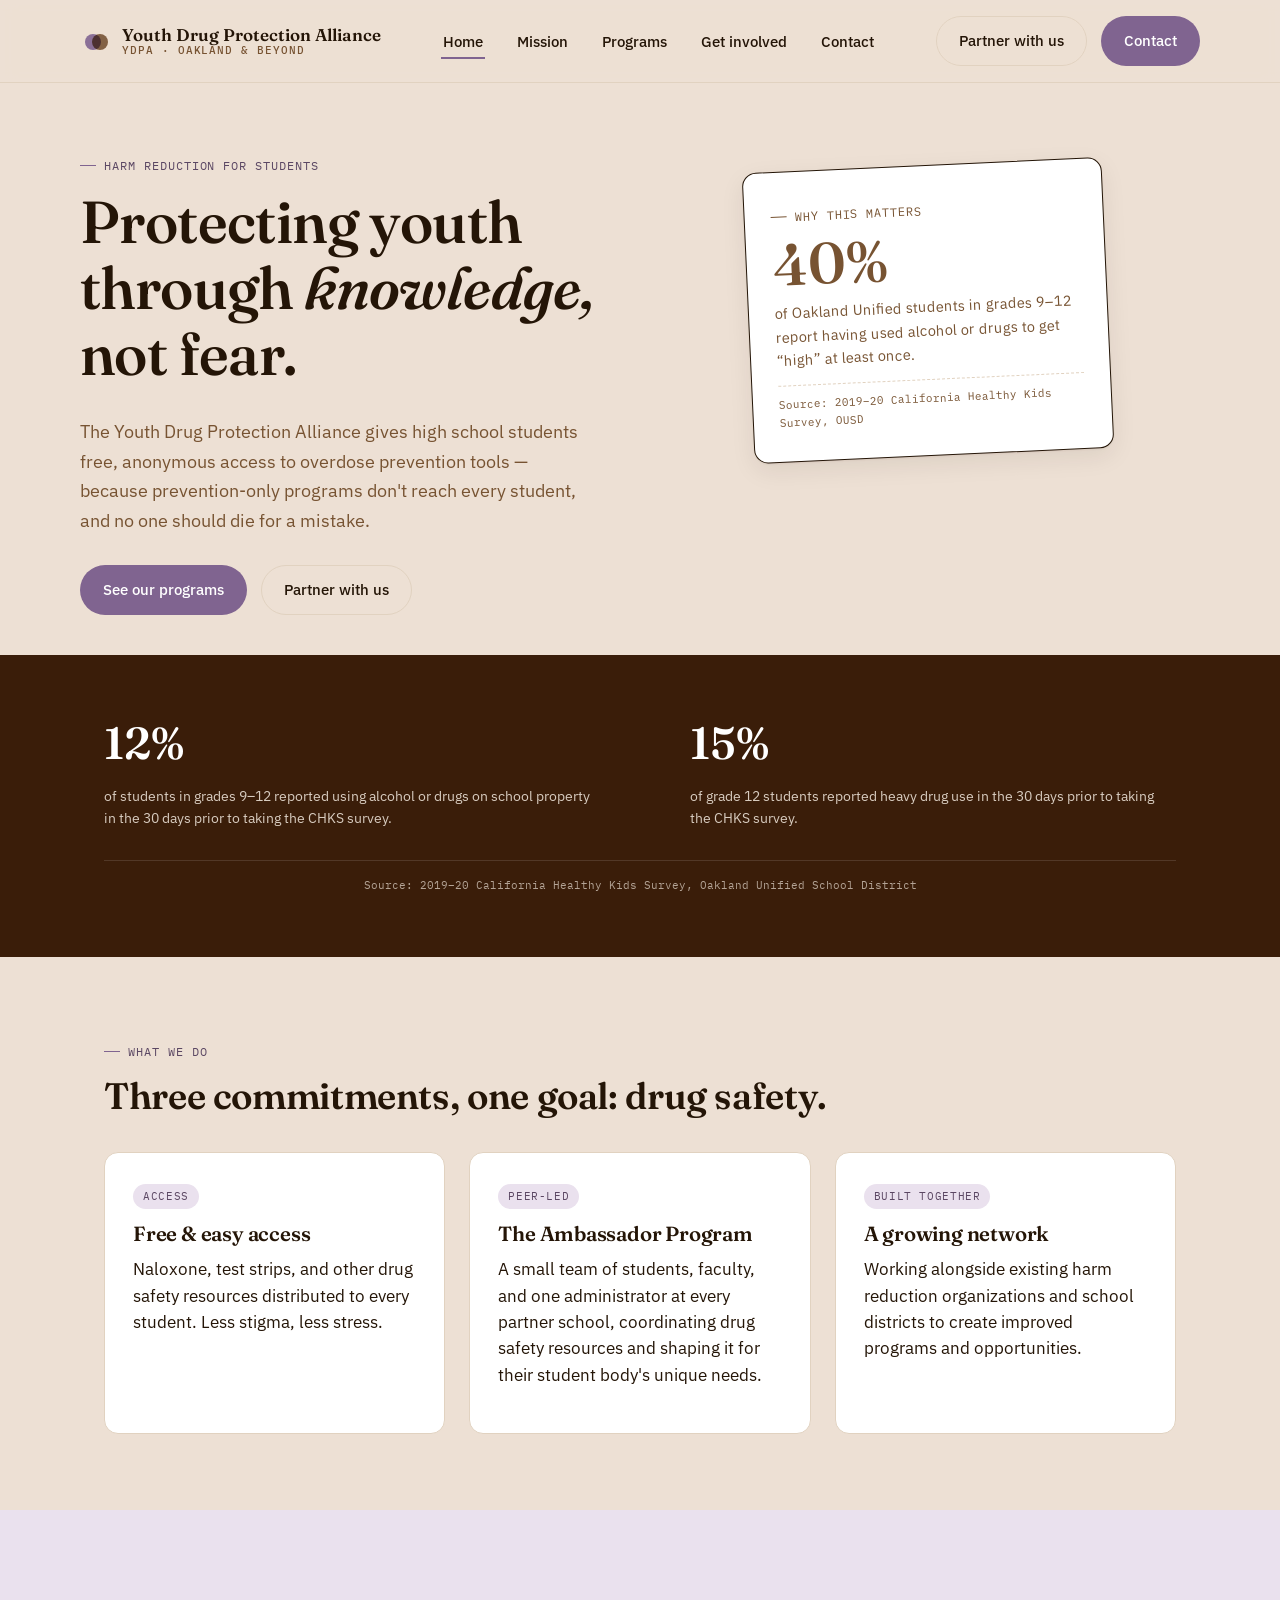
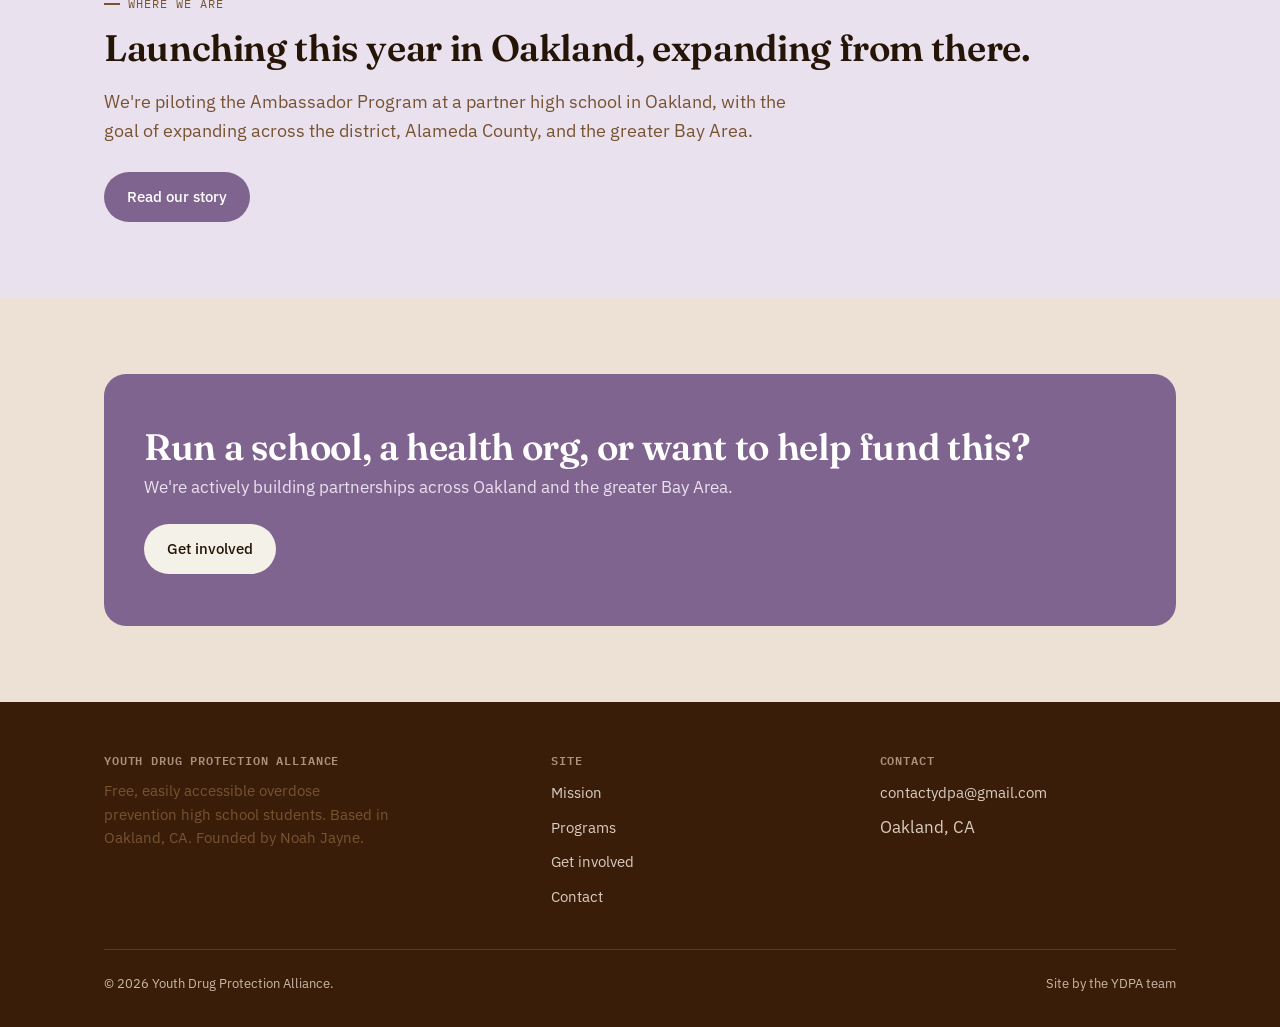
==== commit 5c9934a5: "Update index.html" ====
--- a/index.html
+++ b/index.html
@@ -128,7 +128,7 @@
     <div class="footer-grid">
       <div>
         <h4>Youth Drug Protection Alliance</h4>
-        <p style="color:var(--sub); font-size:14.5px; max-width:32ch;">Free, easily accessible overdose prevention high school students. Based in Oakland, CA.</p>
+        <p style="color:var(--sub); font-size:14.5px; max-width:32ch;">Free, easily accessible overdose prevention high school students. Based in Oakland, CA. Founded by Noah Jayne.</p>
       </div>
       <div>
         <h4>Site</h4>
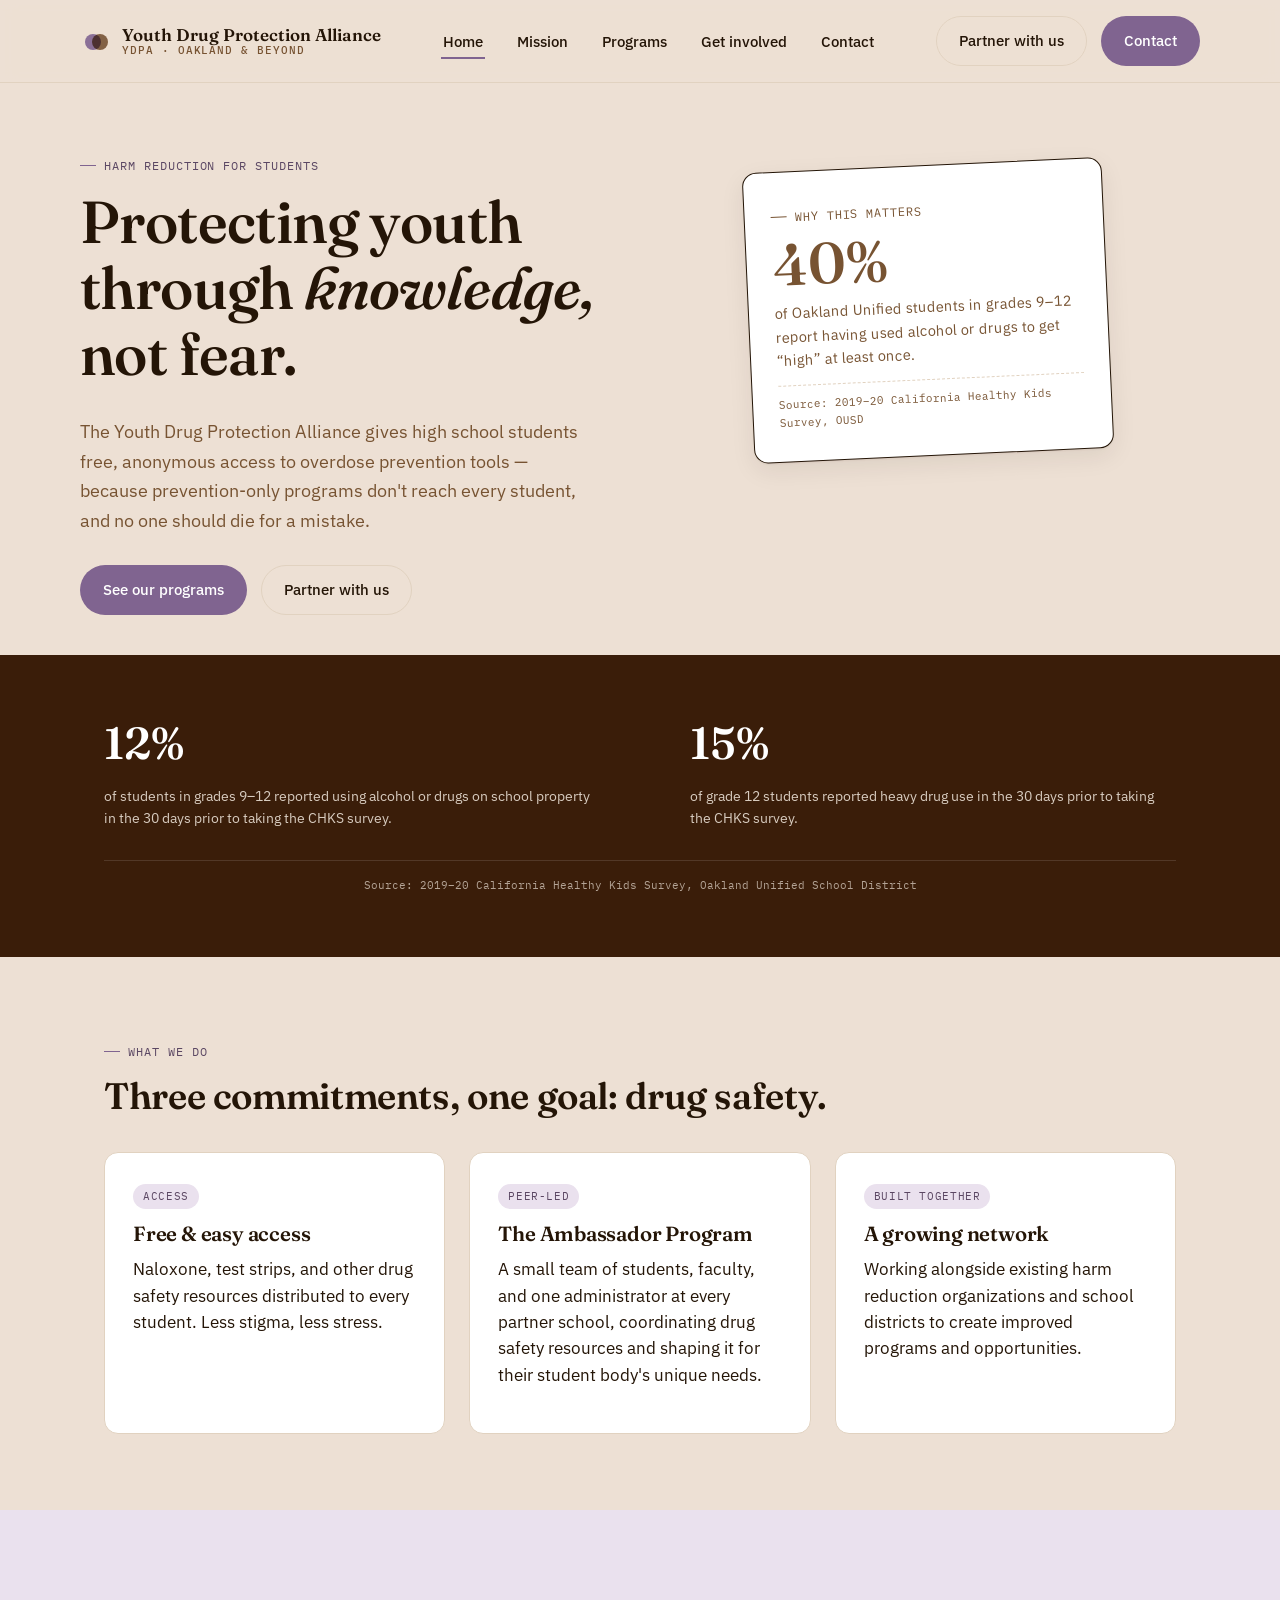
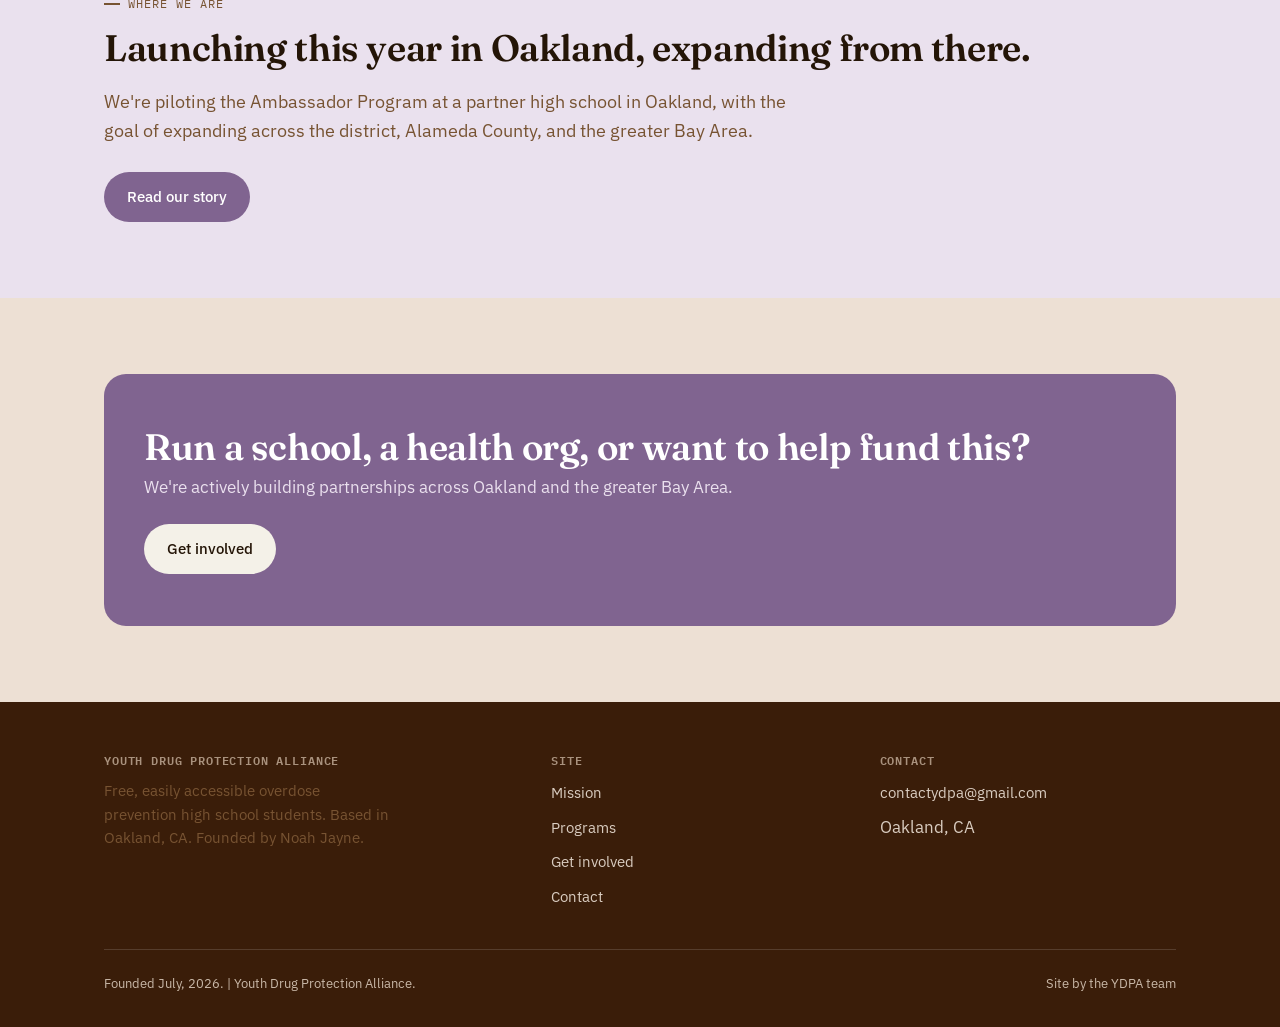
==== commit 4d5233f8: "Update index.html" ====
--- a/index.html
+++ b/index.html
@@ -148,7 +148,7 @@
       </div>
     </div>
     <div class="footer-bottom">
-      <span>&copy; <span id="year"></span> Youth Drug Protection Alliance.</span>
+    </span> Founded July, 2026. | Youth Drug Protection Alliance.</span>
       <span>Site by the YDPA team</span>
     </div>
   </div>
